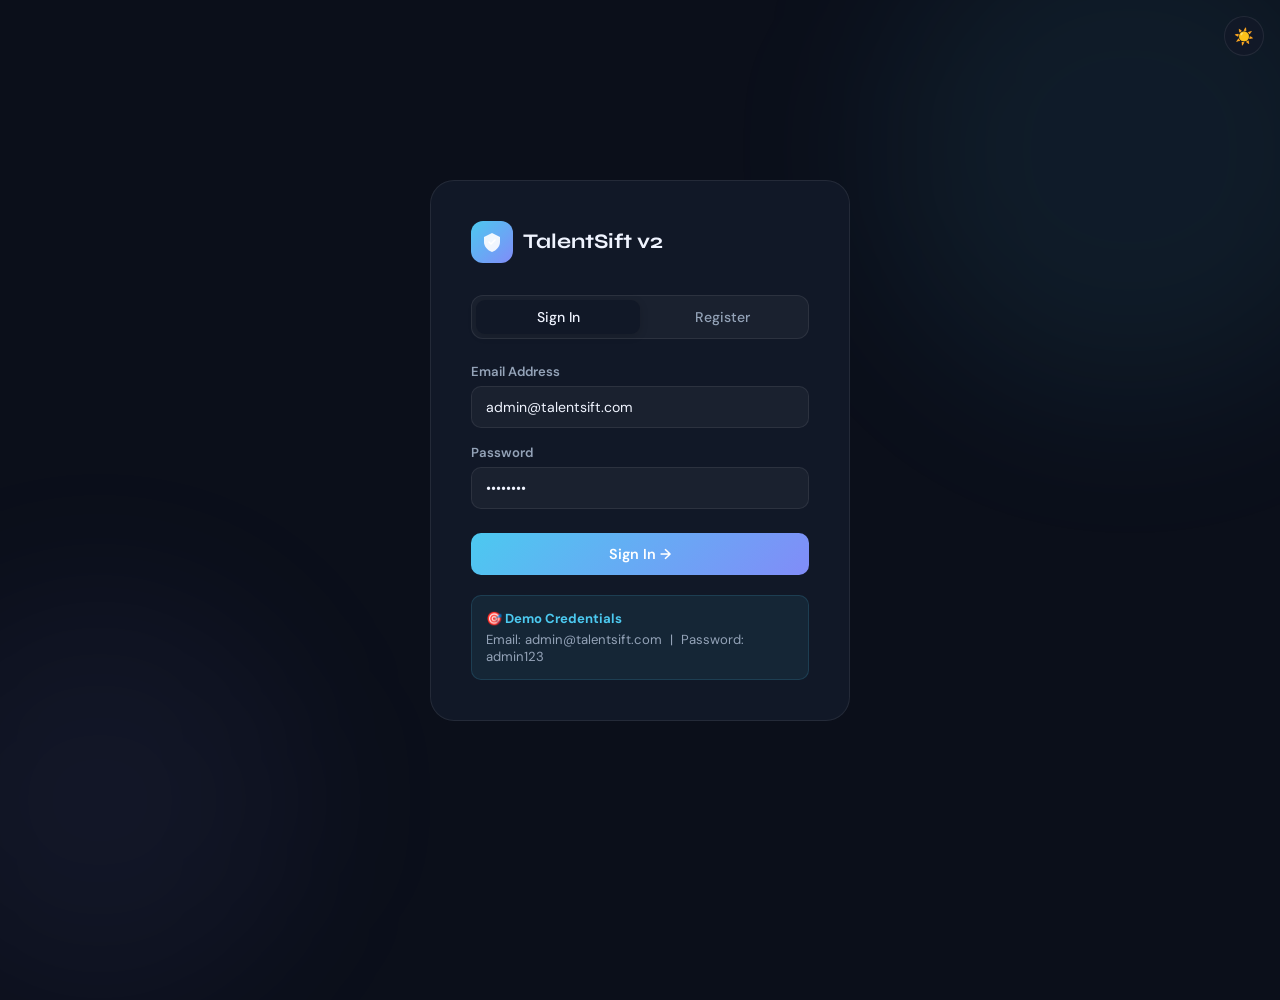
==== templates/login.html @ c9c7a119 "Add files via upload" ====
<!DOCTYPE html>
<html lang="en" data-theme="dark">
<head>
<meta charset="UTF-8">
<meta name="viewport" content="width=device-width, initial-scale=1.0">
<title>TalentSift v2 — Login</title>
<link href="https://fonts.googleapis.com/css2?family=Syne:wght@400;600;700;800&family=DM+Sans:wght@300;400;500&display=swap" rel="stylesheet">
<style>
:root{--font-d:'Syne',sans-serif;--font-b:'DM Sans',sans-serif;}
[data-theme="dark"]{--bg:#0b0f1a;--surface:#111827;--border:rgba(255,255,255,0.08);--text:#f0f4ff;--sub:#94a3b8;--muted:#4b5563;--input-bg:rgba(255,255,255,0.04);--accent:#4cc9f0;--accent2:#818cf8;}
[data-theme="light"]{--bg:#f0f4ff;--surface:#fff;--border:rgba(0,0,0,0.08);--text:#0f172a;--sub:#475569;--muted:#94a3b8;--input-bg:rgba(0,0,0,0.03);--accent:#0ea5e9;--accent2:#818cf8;}
*{box-sizing:border-box;margin:0;padding:0;}
body{font-family:var(--font-b);background:var(--bg);color:var(--text);min-height:100vh;display:flex;align-items:center;justify-content:center;position:relative;overflow:hidden;transition:background 0.3s;}
.orb{position:absolute;border-radius:50%;filter:blur(80px);pointer-events:none;}
.o1{width:500px;height:500px;background:rgba(76,201,240,0.07);top:-100px;right:-100px;animation:of 20s ease-in-out infinite;}
.o2{width:400px;height:400px;background:rgba(129,140,248,0.06);bottom:-100px;left:-100px;animation:of 25s ease-in-out infinite reverse;}
@keyframes of{0%,100%{transform:translate(0,0);}50%{transform:translate(30px,-30px);}}
.card{background:var(--surface);border:1px solid var(--border);border-radius:24px;padding:40px;width:420px;max-width:95vw;position:relative;z-index:1;backdrop-filter:blur(20px);}
.logo{display:flex;align-items:center;gap:10px;margin-bottom:32px;}
.logo-icon{width:42px;height:42px;border-radius:12px;background:linear-gradient(135deg,#4cc9f0,#818cf8);display:flex;align-items:center;justify-content:center;color:white;}
.logo-text{font-family:var(--font-d);font-size:1.3rem;font-weight:700;}
h2{font-family:var(--font-d);font-size:1.6rem;font-weight:800;margin-bottom:6px;}
.sub{font-size:0.88rem;color:var(--sub);margin-bottom:28px;}
.tabs{display:flex;background:var(--input-bg);border:1px solid var(--border);border-radius:12px;padding:4px;margin-bottom:24px;}
.tab{flex:1;padding:8px;border:none;background:transparent;color:var(--sub);font-family:var(--font-b);font-size:0.88rem;font-weight:500;cursor:pointer;border-radius:9px;transition:all 0.2s;}
.tab.active{background:var(--surface);color:var(--text);box-shadow:0 2px 8px rgba(0,0,0,0.15);}
.form-group{margin-bottom:16px;}
label{display:block;font-size:0.82rem;font-weight:600;color:var(--sub);margin-bottom:6px;}
input,select{width:100%;padding:11px 14px;border:1px solid var(--border);border-radius:10px;background:var(--input-bg);color:var(--text);font-family:var(--font-b);font-size:0.88rem;outline:none;transition:all 0.2s;}
input:focus,select:focus{border-color:var(--accent);box-shadow:0 0 0 3px rgba(76,201,240,0.15);}
select option{background:var(--surface);}
.btn{width:100%;padding:12px;border-radius:10px;border:none;background:linear-gradient(135deg,#4cc9f0,#818cf8);color:white;font-family:var(--font-b);font-size:0.9rem;font-weight:600;cursor:pointer;margin-top:8px;transition:all 0.2s;}
.btn:hover{transform:translateY(-1px);filter:brightness(1.1);}
.demo-hint{margin-top:20px;padding:14px;border-radius:10px;background:rgba(76,201,240,0.08);border:1px solid rgba(76,201,240,0.15);font-size:0.82rem;color:var(--sub);}
.demo-hint strong{color:var(--accent);display:block;margin-bottom:4px;}
.error-msg{color:#ef4444;font-size:0.82rem;margin-top:8px;display:none;}
.theme-btn{position:fixed;top:16px;right:16px;width:40px;height:40px;border-radius:50%;border:1px solid var(--border);background:var(--surface);color:var(--sub);cursor:pointer;font-size:1rem;z-index:10;}
</style>
</head>
<body>
<div class="orb o1"></div>
<div class="orb o2"></div>
<button class="theme-btn" id="themeBtn" title="Toggle theme">☀️</button>

<div class="card">
  <div class="logo">
    <div class="logo-icon">
      <svg width="22" height="22" viewBox="0 0 22 22" fill="none">
        <path d="M11 2L3 6V11C3 15.4 6.5 19.6 11 20.9C15.5 19.6 19 15.4 19 11V6L11 2Z" fill="currentColor" opacity="0.9"/>
        <path d="M8 11L10 13L14 9" stroke="white" stroke-width="1.5" stroke-linecap="round" stroke-linejoin="round"/>
      </svg>
    </div>
    <span class="logo-text">TalentSift v2</span>
  </div>

  <div class="tabs">
    <button class="tab active" id="loginTab" onclick="switchTab('login')">Sign In</button>
    <button class="tab" id="registerTab" onclick="switchTab('register')">Register</button>
  </div>

  <!-- LOGIN -->
  <div id="loginForm">
    <div class="form-group">
      <label>Email Address</label>
      <input type="email" id="loginEmail" placeholder="admin@talentsift.com" value="admin@talentsift.com">
    </div>
    <div class="form-group">
      <label>Password</label>
      <input type="password" id="loginPass" placeholder="••••••••" value="admin123">
    </div>
    <div class="error-msg" id="loginError">Invalid email or password</div>
    <button class="btn" onclick="doLogin()">Sign In →</button>
    <div class="demo-hint">
      <strong>🎯 Demo Credentials</strong>
      Email: admin@talentsift.com &nbsp;|&nbsp; Password: admin123
    </div>
  </div>

  <!-- REGISTER -->
  <div id="registerForm" style="display:none">
    <div class="form-group">
      <label>Full Name</label>
      <input type="text" id="regName" placeholder="Jane Smith">
    </div>
    <div class="form-group">
      <label>Email Address</label>
      <input type="email" id="regEmail" placeholder="jane@company.com">
    </div>
    <div class="form-group">
      <label>Password</label>
      <input type="password" id="regPass" placeholder="Min 6 characters">
    </div>
    <div class="form-group">
      <label>Role</label>
      <select id="regRole">
        <option value="recruiter">Recruiter</option>
        <option value="hr_manager">HR Manager</option>
        <option value="admin">Admin</option>
      </select>
    </div>
    <div class="error-msg" id="regError"></div>
    <button class="btn" onclick="doRegister()">Create Account →</button>
  </div>
</div>

<script>
const html = document.documentElement;
const saved = localStorage.getItem('theme') || 'dark';
html.setAttribute('data-theme', saved);
document.getElementById('themeBtn').textContent = saved === 'dark' ? '☀️' : '🌙';
document.getElementById('themeBtn').addEventListener('click', () => {
  const t = html.getAttribute('data-theme') === 'dark' ? 'light' : 'dark';
  html.setAttribute('data-theme', t);
  localStorage.setItem('theme', t);
  document.getElementById('themeBtn').textContent = t === 'dark' ? '☀️' : '🌙';
});

function switchTab(tab) {
  document.getElementById('loginForm').style.display   = tab==='login'    ? 'block' : 'none';
  document.getElementById('registerForm').style.display= tab==='register' ? 'block' : 'none';
  document.getElementById('loginTab').classList.toggle('active',    tab==='login');
  document.getElementById('registerTab').classList.toggle('active', tab==='register');
}

async function doLogin() {
  const email = document.getElementById('loginEmail').value;
  const pass  = document.getElementById('loginPass').value;
  const err   = document.getElementById('loginError');
  err.style.display = 'none';
  const r = await fetch('/api/auth/login', {method:'POST',headers:{'Content-Type':'application/json'},body:JSON.stringify({email,password:pass})});
  const d = await r.json();
  if(d.success) { window.location.href = '/'; }
  else { err.textContent = d.error || 'Login failed'; err.style.display = 'block'; }
}

async function doRegister() {
  const err = document.getElementById('regError');
  err.style.display = 'none';
  const data = {
    name:     document.getElementById('regName').value,
    email:    document.getElementById('regEmail').value,
    password: document.getElementById('regPass').value,
    role:     document.getElementById('regRole').value,
  };
  if(!data.name||!data.email||!data.password){err.textContent='All fields required';err.style.display='block';return;}
  const r = await fetch('/api/auth/register',{method:'POST',headers:{'Content-Type':'application/json'},body:JSON.stringify(data)});
  const d = await r.json();
  if(d.success){alert('Account created! Please login.');switchTab('login');}
  else{err.textContent=d.error||'Registration failed';err.style.display='block';}
}

document.addEventListener('keydown', e => { if(e.key==='Enter') doLogin(); });
</script>
</body>
</html>
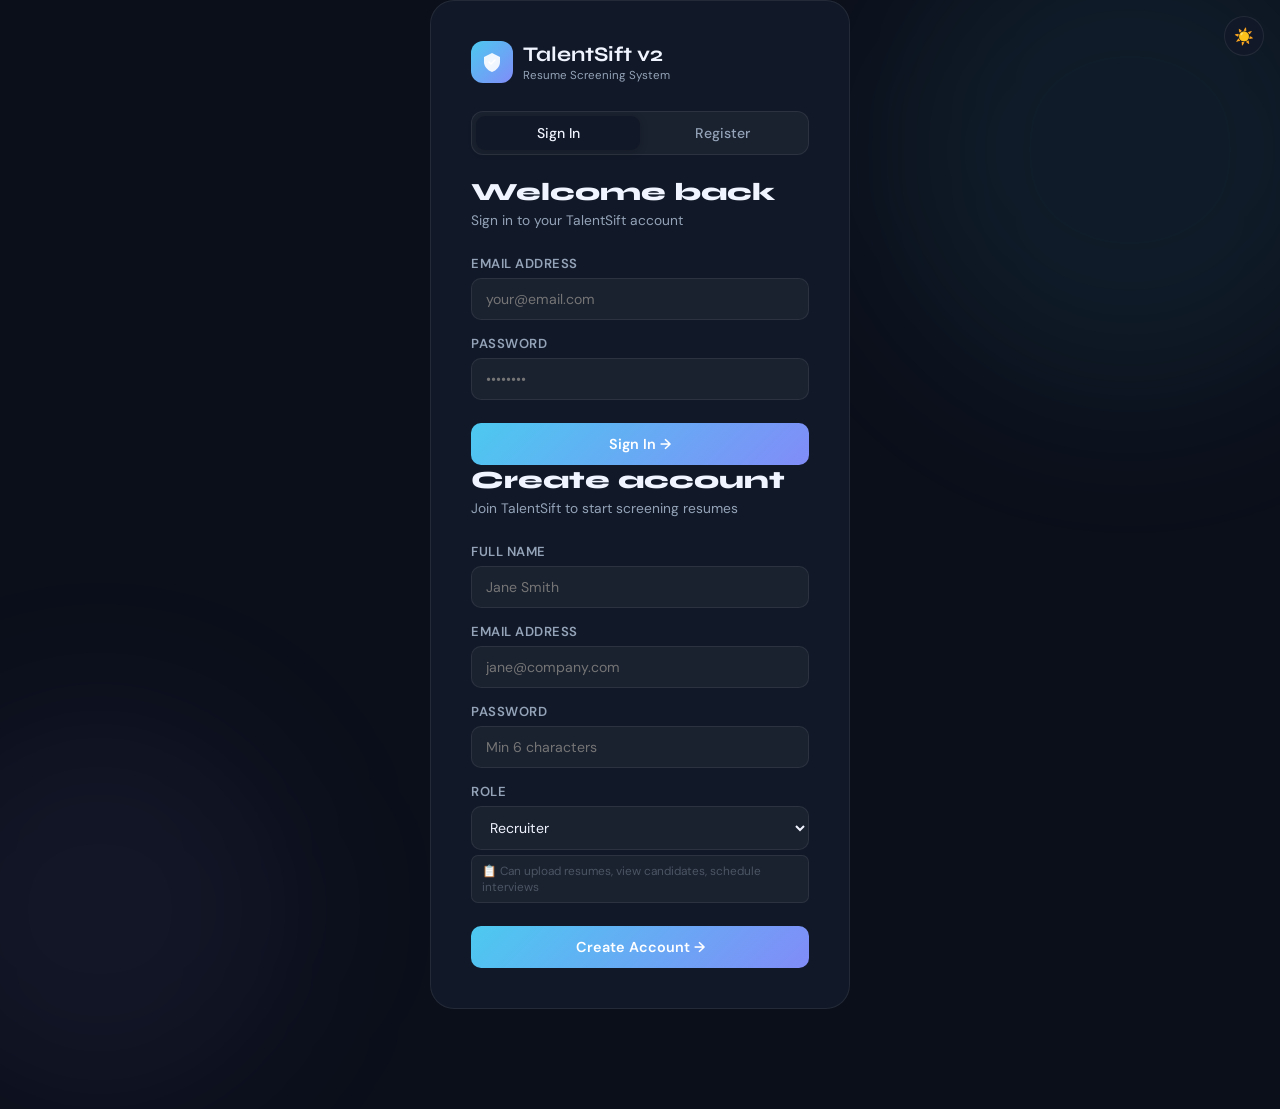
==== commit 783cd94f: "Updated Login" ====
--- a/templates/login.html
+++ b/templates/login.html
@@ -16,31 +16,36 @@
 .o2{width:400px;height:400px;background:rgba(129,140,248,0.06);bottom:-100px;left:-100px;animation:of 25s ease-in-out infinite reverse;}
 @keyframes of{0%,100%{transform:translate(0,0);}50%{transform:translate(30px,-30px);}}
 .card{background:var(--surface);border:1px solid var(--border);border-radius:24px;padding:40px;width:420px;max-width:95vw;position:relative;z-index:1;backdrop-filter:blur(20px);}
-.logo{display:flex;align-items:center;gap:10px;margin-bottom:32px;}
+.logo{display:flex;align-items:center;gap:10px;margin-bottom:28px;}
 .logo-icon{width:42px;height:42px;border-radius:12px;background:linear-gradient(135deg,#4cc9f0,#818cf8);display:flex;align-items:center;justify-content:center;color:white;}
 .logo-text{font-family:var(--font-d);font-size:1.3rem;font-weight:700;}
-h2{font-family:var(--font-d);font-size:1.6rem;font-weight:800;margin-bottom:6px;}
-.sub{font-size:0.88rem;color:var(--sub);margin-bottom:28px;}
-.tabs{display:flex;background:var(--input-bg);border:1px solid var(--border);border-radius:12px;padding:4px;margin-bottom:24px;}
+.logo-sub{font-size:.72rem;color:var(--sub);margin-top:1px;}
+h2{font-family:var(--font-d);font-size:1.55rem;font-weight:800;margin-bottom:4px;}
+.sub{font-size:0.86rem;color:var(--sub);margin-bottom:26px;}
+.tabs{display:flex;background:var(--input-bg);border:1px solid var(--border);border-radius:12px;padding:4px;margin-bottom:22px;}
 .tab{flex:1;padding:8px;border:none;background:transparent;color:var(--sub);font-family:var(--font-b);font-size:0.88rem;font-weight:500;cursor:pointer;border-radius:9px;transition:all 0.2s;}
 .tab.active{background:var(--surface);color:var(--text);box-shadow:0 2px 8px rgba(0,0,0,0.15);}
-.form-group{margin-bottom:16px;}
-label{display:block;font-size:0.82rem;font-weight:600;color:var(--sub);margin-bottom:6px;}
+.form-group{margin-bottom:15px;}
+label{display:block;font-size:0.82rem;font-weight:600;color:var(--sub);margin-bottom:6px;text-transform:uppercase;letter-spacing:.04em;}
 input,select{width:100%;padding:11px 14px;border:1px solid var(--border);border-radius:10px;background:var(--input-bg);color:var(--text);font-family:var(--font-b);font-size:0.88rem;outline:none;transition:all 0.2s;}
 input:focus,select:focus{border-color:var(--accent);box-shadow:0 0 0 3px rgba(76,201,240,0.15);}
 select option{background:var(--surface);}
 .btn{width:100%;padding:12px;border-radius:10px;border:none;background:linear-gradient(135deg,#4cc9f0,#818cf8);color:white;font-family:var(--font-b);font-size:0.9rem;font-weight:600;cursor:pointer;margin-top:8px;transition:all 0.2s;}
 .btn:hover{transform:translateY(-1px);filter:brightness(1.1);}
-.demo-hint{margin-top:20px;padding:14px;border-radius:10px;background:rgba(76,201,240,0.08);border:1px solid rgba(76,201,240,0.15);font-size:0.82rem;color:var(--sub);}
-.demo-hint strong{color:var(--accent);display:block;margin-bottom:4px;}
-.error-msg{color:#ef4444;font-size:0.82rem;margin-top:8px;display:none;}
-.theme-btn{position:fixed;top:16px;right:16px;width:40px;height:40px;border-radius:50%;border:1px solid var(--border);background:var(--surface);color:var(--sub);cursor:pointer;font-size:1rem;z-index:10;}
+.btn:active{transform:translateY(0);}
+.error-msg{color:#ef4444;font-size:0.82rem;margin-top:10px;display:none;padding:10px 12px;background:rgba(239,68,68,0.08);border:1px solid rgba(239,68,68,0.2);border-radius:8px;}
+.success-msg{color:#06d6a0;font-size:0.82rem;margin-top:10px;display:none;padding:10px 12px;background:rgba(6,214,160,0.08);border:1px solid rgba(6,214,160,0.2);border-radius:8px;}
+.theme-btn{position:fixed;top:16px;right:16px;width:40px;height:40px;border-radius:50%;border:1px solid var(--border);background:var(--surface);color:var(--sub);cursor:pointer;font-size:1rem;z-index:10;transition:all .2s;}
+.theme-btn:hover{background:var(--input-bg);}
+.loading-btn{opacity:.7;pointer-events:none;}
+.role-select-wrap{position:relative;}
+.role-desc{font-size:.74rem;color:var(--muted);margin-top:5px;padding:7px 10px;background:var(--input-bg);border-radius:7px;border:1px solid var(--border);}
 </style>
 </head>
 <body>
 <div class="orb o1"></div>
 <div class="orb o2"></div>
-<button class="theme-btn" id="themeBtn" title="Toggle theme">☀️</button>
+<button class="theme-btn" id="themeBtn" title="Toggle theme" type="button">☀️</button>
 
 <div class="card">
   <div class="logo">
@@ -50,34 +55,37 @@
         <path d="M8 11L10 13L14 9" stroke="white" stroke-width="1.5" stroke-linecap="round" stroke-linejoin="round"/>
       </svg>
     </div>
-    <span class="logo-text">TalentSift v2</span>
+    <div>
+      <div class="logo-text">TalentSift <span class="logo-version">v2</span></div>
+      <div class="logo-sub">Resume Screening System</div>
+    </div>
   </div>
 
   <div class="tabs">
-    <button class="tab active" id="loginTab" onclick="switchTab('login')">Sign In</button>
-    <button class="tab" id="registerTab" onclick="switchTab('register')">Register</button>
+    <button class="tab active" id="loginTab" onclick="switchTab('login')" type="button">Sign In</button>
+    <button class="tab" id="registerTab" onclick="switchTab('register')" type="button">Register</button>
   </div>
 
   <!-- LOGIN -->
   <div id="loginForm">
+    <h2>Welcome back</h2>
+    <p class="sub">Sign in to your TalentSift account</p>
     <div class="form-group">
       <label>Email Address</label>
-      <input type="email" id="loginEmail" placeholder="admin@talentsift.com" value="admin@talentsift.com">
+      <input type="email" id="loginEmail" placeholder="your@email.com" autocomplete="email">
     </div>
     <div class="form-group">
       <label>Password</label>
-      <input type="password" id="loginPass" placeholder="••••••••" value="admin123">
+      <input type="password" id="loginPass" placeholder="••••••••" autocomplete="current-password">
     </div>
-    <div class="error-msg" id="loginError">Invalid email or password</div>
-    <button class="btn" onclick="doLogin()">Sign In →</button>
-    <div class="demo-hint">
-      <strong>🎯 Demo Credentials</strong>
-      Email: admin@talentsift.com &nbsp;|&nbsp; Password: admin123
-    </div>
+    <div class="error-msg" id="loginError"></div>
+    <button class="btn" id="loginBtn" onclick="doLogin()">Sign In →</button>
   </div>
 
   <!-- REGISTER -->
-  <div id="registerForm" style="display:none">
+  <div id="registerForm" class="hidden">
+    <h2>Create account</h2>
+    <p class="sub">Join TalentSift to start screening resumes</p>
     <div class="form-group">
       <label>Full Name</label>
       <input type="text" id="regName" placeholder="Jane Smith">
@@ -92,14 +100,18 @@
     </div>
     <div class="form-group">
       <label>Role</label>
-      <select id="regRole">
-        <option value="recruiter">Recruiter</option>
-        <option value="hr_manager">HR Manager</option>
-        <option value="admin">Admin</option>
-      </select>
+      <div class="role-select-wrap">
+        <select id="regRole" onchange="updateRoleDesc()">
+          <option value="recruiter">Recruiter</option>
+          <option value="hr_manager">HR Manager</option>
+          <option value="admin">Admin</option>
+        </select>
+        <div class="role-desc" id="roleDesc">📋 Can upload resumes, view candidates, schedule interviews</div>
+      </div>
     </div>
     <div class="error-msg" id="regError"></div>
-    <button class="btn" onclick="doRegister()">Create Account →</button>
+    <div class="success-msg" id="regSuccess"></div>
+    <button class="btn" id="regBtn" onclick="doRegister()">Create Account →</button>
   </div>
 </div>
 
@@ -115,6 +127,17 @@
   document.getElementById('themeBtn').textContent = t === 'dark' ? '☀️' : '🌙';
 });
 
+const roleDescriptions = {
+  recruiter: '📋 Can upload resumes, view candidates, schedule interviews',
+  hr_manager: '👔 Can manage candidates, jobs, interviews, and view analytics',
+  admin: '🔑 Full access — manage users, all data, system settings'
+};
+
+function updateRoleDesc() {
+  const role = document.getElementById('regRole').value;
+  document.getElementById('roleDesc').textContent = roleDescriptions[role] || '';
+}
+
 function switchTab(tab) {
   document.getElementById('loginForm').style.display   = tab==='login'    ? 'block' : 'none';
   document.getElementById('registerForm').style.display= tab==='register' ? 'block' : 'none';
@@ -123,33 +146,54 @@
 }
 
 async function doLogin() {
-  const email = document.getElementById('loginEmail').value;
+  const email = document.getElementById('loginEmail').value.trim();
   const pass  = document.getElementById('loginPass').value;
   const err   = document.getElementById('loginError');
+  const btn   = document.getElementById('loginBtn');
   err.style.display = 'none';
-  const r = await fetch('/api/auth/login', {method:'POST',headers:{'Content-Type':'application/json'},body:JSON.stringify({email,password:pass})});
-  const d = await r.json();
-  if(d.success) { window.location.href = '/'; }
-  else { err.textContent = d.error || 'Login failed'; err.style.display = 'block'; }
+  if (!email || !pass) { err.textContent = 'Email and password are required'; err.style.display = 'block'; return; }
+  btn.textContent = 'Signing in...'; btn.classList.add('loading-btn');
+  try {
+    const r = await fetch('/api/auth/login', {method:'POST',headers:{'Content-Type':'application/json'},body:JSON.stringify({email,password:pass})});
+    const d = await r.json();
+    if (d.success) { window.location.href = '/'; }
+    else { err.textContent = d.error || 'Invalid email or password'; err.style.display = 'block'; }
+  } catch(e) { err.textContent = 'Network error. Please try again.'; err.style.display = 'block'; }
+  btn.textContent = 'Sign In →'; btn.classList.remove('loading-btn');
 }
 
 async function doRegister() {
   const err = document.getElementById('regError');
-  err.style.display = 'none';
+  const suc = document.getElementById('regSuccess');
+  const btn = document.getElementById('regBtn');
+  err.style.display = 'none'; suc.style.display = 'none';
   const data = {
-    name:     document.getElementById('regName').value,
-    email:    document.getElementById('regEmail').value,
+    name:     document.getElementById('regName').value.trim(),
+    email:    document.getElementById('regEmail').value.trim(),
     password: document.getElementById('regPass').value,
     role:     document.getElementById('regRole').value,
   };
-  if(!data.name||!data.email||!data.password){err.textContent='All fields required';err.style.display='block';return;}
-  const r = await fetch('/api/auth/register',{method:'POST',headers:{'Content-Type':'application/json'},body:JSON.stringify(data)});
-  const d = await r.json();
-  if(d.success){alert('Account created! Please login.');switchTab('login');}
-  else{err.textContent=d.error||'Registration failed';err.style.display='block';}
+  if (!data.name||!data.email||!data.password) { err.textContent='All fields are required'; err.style.display='block'; return; }
+  if (data.password.length < 6) { err.textContent='Password must be at least 6 characters'; err.style.display='block'; return; }
+  btn.textContent = 'Creating account...'; btn.classList.add('loading-btn');
+  try {
+    const r = await fetch('/api/auth/register',{method:'POST',headers:{'Content-Type':'application/json'},body:JSON.stringify(data)});
+    const d = await r.json();
+    if (d.success) {
+      suc.textContent = '✅ Account created successfully! Please sign in.';
+      suc.style.display = 'block';
+      setTimeout(() => switchTab('login'), 1500);
+    } else { err.textContent = d.error||'Registration failed'; err.style.display='block'; }
+  } catch(e) { err.textContent='Network error. Please try again.'; err.style.display='block'; }
+  btn.textContent = 'Create Account →'; btn.classList.remove('loading-btn');
 }
 
-document.addEventListener('keydown', e => { if(e.key==='Enter') doLogin(); });
+document.addEventListener('keydown', e => {
+  if (e.key === 'Enter') {
+    const activeTab = document.getElementById('loginTab').classList.contains('active');
+    if (activeTab) doLogin(); else doRegister();
+  }
+});
 </script>
 </body>
 </html>
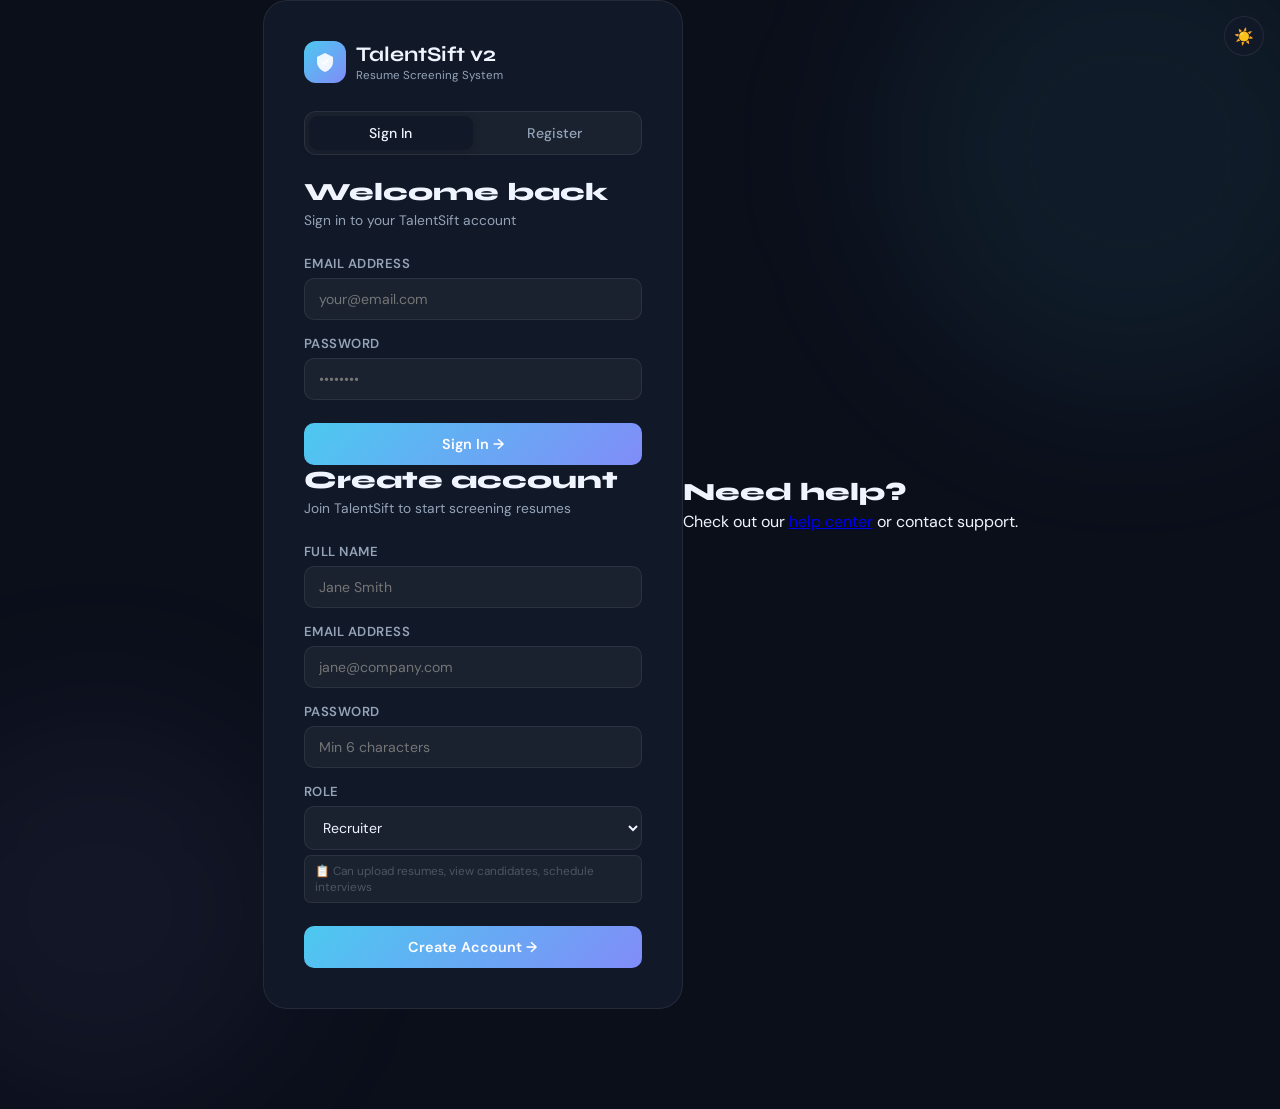
==== commit ff6b94b4: "updated login" ====
--- a/templates/login.html
+++ b/templates/login.html
@@ -15,7 +15,7 @@
 .o1{width:500px;height:500px;background:rgba(76,201,240,0.07);top:-100px;right:-100px;animation:of 20s ease-in-out infinite;}
 .o2{width:400px;height:400px;background:rgba(129,140,248,0.06);bottom:-100px;left:-100px;animation:of 25s ease-in-out infinite reverse;}
 @keyframes of{0%,100%{transform:translate(0,0);}50%{transform:translate(30px,-30px);}}
-.card{background:var(--surface);border:1px solid var(--border);border-radius:24px;padding:40px;width:420px;max-width:95vw;position:relative;z-index:1;backdrop-filter:blur(20px);}
+.card{background:var(--surface);border:1px solid var(--border);border-radius:24px;padding:40px;width:420px;max-width:95vw;position:relative;z-index:1;-webkit-backdrop-filter:blur(20px);backdrop-filter:blur(20px);}
 .logo{display:flex;align-items:center;gap:10px;margin-bottom:28px;}
 .logo-icon{width:42px;height:42px;border-radius:12px;background:linear-gradient(135deg,#4cc9f0,#818cf8);display:flex;align-items:center;justify-content:center;color:white;}
 .logo-text{font-family:var(--font-d);font-size:1.3rem;font-weight:700;}
@@ -45,7 +45,7 @@
 <body>
 <div class="orb o1"></div>
 <div class="orb o2"></div>
-<button class="theme-btn" id="themeBtn" title="Toggle theme" type="button">☀️</button>
+<button class="theme-btn" id="themeBtn" title="Toggle theme">☀️</button>
 
 <div class="card">
   <div class="logo">
@@ -62,12 +62,12 @@
   </div>
 
   <div class="tabs">
-    <button class="tab active" id="loginTab" onclick="switchTab('login')" type="button">Sign In</button>
-    <button class="tab" id="registerTab" onclick="switchTab('register')" type="button">Register</button>
+    <button class="tab active" id="loginTab" onclick="switchTab('login')">Sign In</button>
+    <button class="tab" id="registerTab" onclick="switchTab('register')">Register</button>
   </div>
 
   <!-- LOGIN -->
-  <div id="loginForm">
+  <div id="loginForm" class="show">
     <h2>Welcome back</h2>
     <p class="sub">Sign in to your TalentSift account</p>
     <div class="form-group">
@@ -99,9 +99,9 @@
       <input type="password" id="regPass" placeholder="Min 6 characters">
     </div>
     <div class="form-group">
-      <label>Role</label>
+      <label for="regRole">Role</label>
       <div class="role-select-wrap">
-        <select id="regRole" onchange="updateRoleDesc()">
+        <select id="regRole" onchange="updateRoleDesc()" aria-label="Role" title="Role">
           <option value="recruiter">Recruiter</option>
           <option value="hr_manager">HR Manager</option>
           <option value="admin">Admin</option>
@@ -113,6 +113,11 @@
     <div class="success-msg" id="regSuccess"></div>
     <button class="btn" id="regBtn" onclick="doRegister()">Create Account →</button>
   </div>
+</div>
+
+<div class="help-blur-box">
+  <h2>Need help?</h2>
+  <p>Check out our <a href="https://example.com/help">help center</a> or contact support.</p>
 </div>
 
 <script>
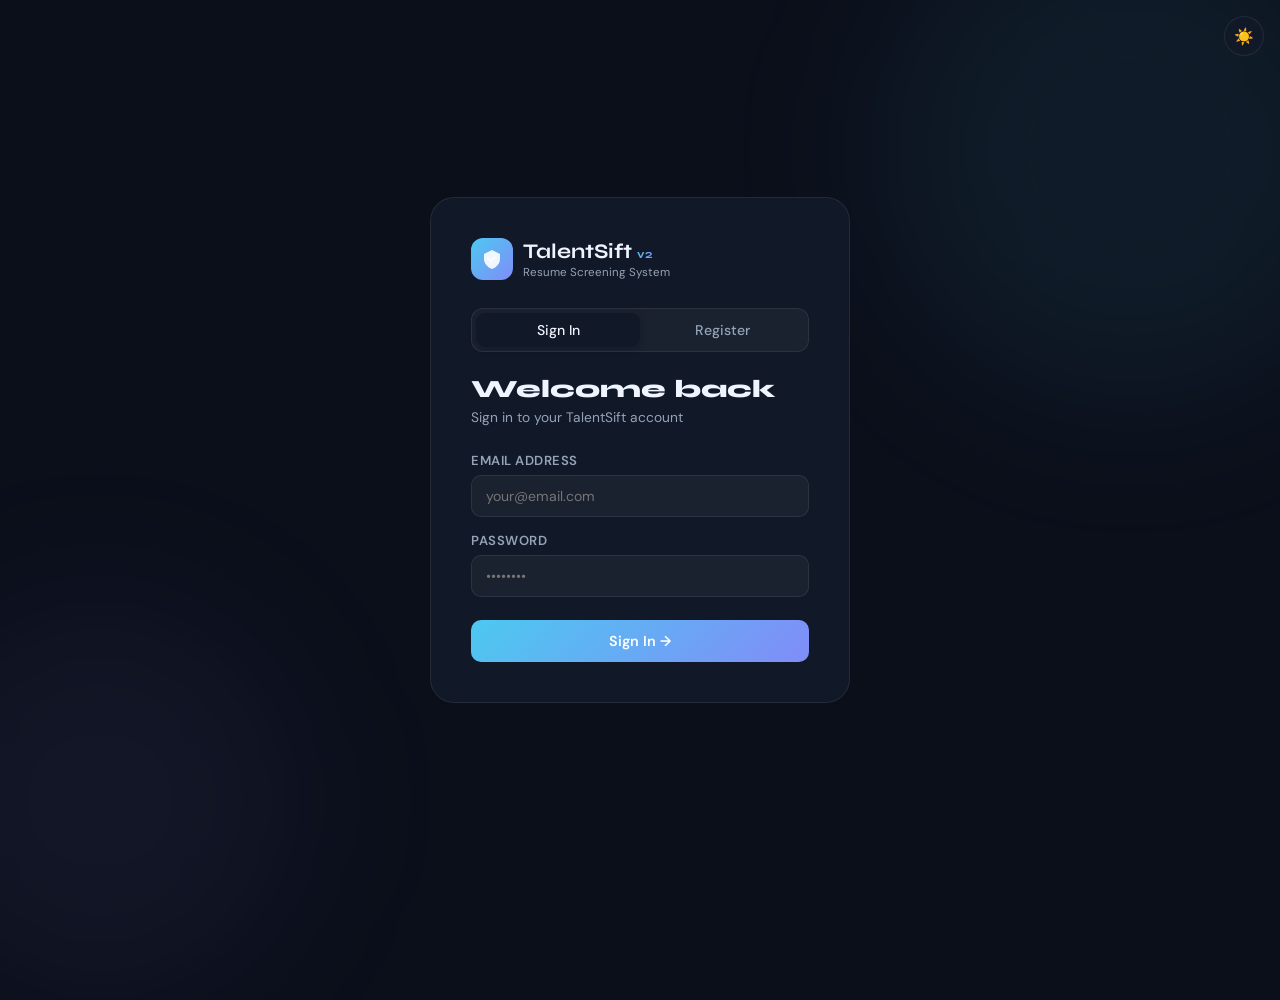
==== commit bfb2fb85: "Updated code" ====
--- a/templates/login.html
+++ b/templates/login.html
@@ -15,7 +15,7 @@
 .o1{width:500px;height:500px;background:rgba(76,201,240,0.07);top:-100px;right:-100px;animation:of 20s ease-in-out infinite;}
 .o2{width:400px;height:400px;background:rgba(129,140,248,0.06);bottom:-100px;left:-100px;animation:of 25s ease-in-out infinite reverse;}
 @keyframes of{0%,100%{transform:translate(0,0);}50%{transform:translate(30px,-30px);}}
-.card{background:var(--surface);border:1px solid var(--border);border-radius:24px;padding:40px;width:420px;max-width:95vw;position:relative;z-index:1;-webkit-backdrop-filter:blur(20px);backdrop-filter:blur(20px);}
+.card{background:var(--surface);border:1px solid var(--border);border-radius:24px;padding:40px;width:420px;max-width:95vw;position:relative;z-index:1;backdrop-filter:blur(20px);}
 .logo{display:flex;align-items:center;gap:10px;margin-bottom:28px;}
 .logo-icon{width:42px;height:42px;border-radius:12px;background:linear-gradient(135deg,#4cc9f0,#818cf8);display:flex;align-items:center;justify-content:center;color:white;}
 .logo-text{font-family:var(--font-d);font-size:1.3rem;font-weight:700;}
@@ -56,7 +56,7 @@
       </svg>
     </div>
     <div>
-      <div class="logo-text">TalentSift <span class="logo-version">v2</span></div>
+      <div class="logo-text">TalentSift <span style="background:linear-gradient(135deg,#4cc9f0,#818cf8);-webkit-background-clip:text;-webkit-text-fill-color:transparent;font-size:.75rem">v2</span></div>
       <div class="logo-sub">Resume Screening System</div>
     </div>
   </div>
@@ -67,7 +67,7 @@
   </div>
 
   <!-- LOGIN -->
-  <div id="loginForm" class="show">
+  <div id="loginForm">
     <h2>Welcome back</h2>
     <p class="sub">Sign in to your TalentSift account</p>
     <div class="form-group">
@@ -83,7 +83,7 @@
   </div>
 
   <!-- REGISTER -->
-  <div id="registerForm" class="hidden">
+  <div id="registerForm" style="display:none">
     <h2>Create account</h2>
     <p class="sub">Join TalentSift to start screening resumes</p>
     <div class="form-group">
@@ -99,9 +99,9 @@
       <input type="password" id="regPass" placeholder="Min 6 characters">
     </div>
     <div class="form-group">
-      <label for="regRole">Role</label>
+      <label>Role</label>
       <div class="role-select-wrap">
-        <select id="regRole" onchange="updateRoleDesc()" aria-label="Role" title="Role">
+        <select id="regRole" onchange="updateRoleDesc()">
           <option value="recruiter">Recruiter</option>
           <option value="hr_manager">HR Manager</option>
           <option value="admin">Admin</option>
@@ -113,11 +113,6 @@
     <div class="success-msg" id="regSuccess"></div>
     <button class="btn" id="regBtn" onclick="doRegister()">Create Account →</button>
   </div>
-</div>
-
-<div class="help-blur-box">
-  <h2>Need help?</h2>
-  <p>Check out our <a href="https://example.com/help">help center</a> or contact support.</p>
 </div>
 
 <script>
